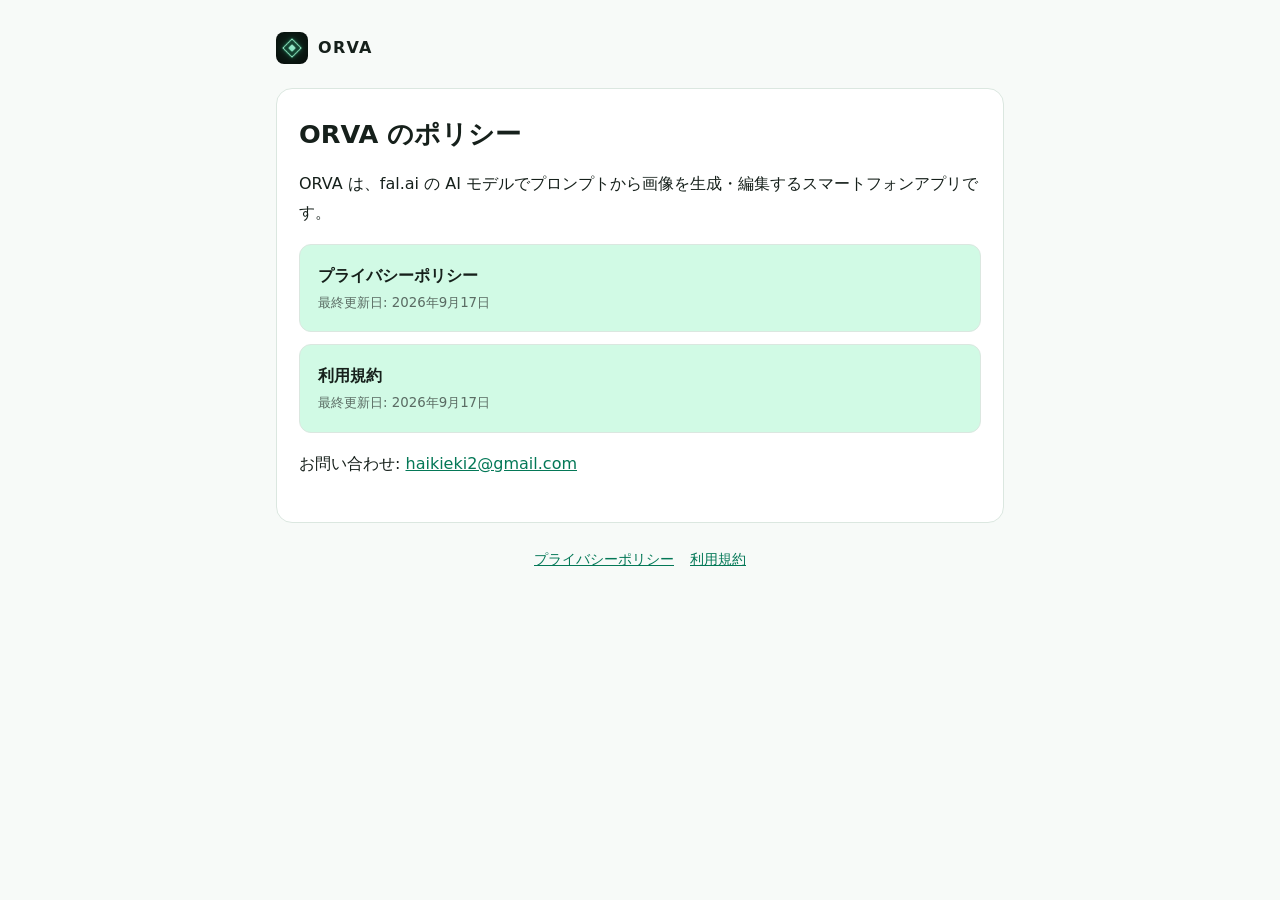
==== index.html @ 24cd34ab "ORVA のプライバシーポリシーと利用規約を公開 Co-Authored-By: Claude Opus 5 (1M context) <noreply@anthropic.com> Claude-S" ====
<!doctype html>
<html lang="ja">
<head>
<meta charset="utf-8">
<meta name="viewport" content="width=device-width, initial-scale=1">
<title>ORVA のポリシー | ORVA</title>
<meta name="description" content="AI画像生成アプリ ORVA のORVA のポリシー">
<link rel="icon" href="icon.png">
<link rel="stylesheet" href="style.css">
</head>
<body>
<div class="wrap">
<header class="site"><a href="./"><img src="icon.png" alt=""><span>ORVA</span></a></header>
<main>
<h1>ORVA のポリシー</h1>

<p>ORVA は、fal.ai の AI モデルでプロンプトから画像を生成・編集するスマートフォンアプリです。</p><nav class="pages"><a href="privacy.html">プライバシーポリシー<small>最終更新日: 2026年9月17日</small></a><a href="terms.html">利用規約<small>最終更新日: 2026年9月17日</small></a></nav><p>お問い合わせ: <a href="mailto:haikieki2@gmail.com">haikieki2@gmail.com</a></p>
</main>
<footer><a href="privacy.html">プライバシーポリシー</a><a href="terms.html">利用規約</a></footer>
</div>
</body>
</html>
---- style.css ----
:root {
  --bg: #f7faf8; --surface: #ffffff; --text: #16201b; --muted: #5a6b63;
  --border: #dbe7e0; --accent: #047857; --accent-soft: #d1fae5;
}
@media (prefers-color-scheme: dark) {
  :root {
    --bg: #060b09; --surface: #0f1a13; --text: #eef3f0; --muted: #95aaa0;
    --border: rgba(52,211,153,0.16); --accent: #34d399; --accent-soft: rgba(52,211,153,0.12);
  }
}
* { box-sizing: border-box; }
body {
  margin: 0; background: var(--bg); color: var(--text);
  font-family: system-ui, -apple-system, "Hiragino Sans", "Noto Sans JP", "Yu Gothic UI", sans-serif;
  line-height: 1.85; font-size: 16px; -webkit-text-size-adjust: 100%;
}
.wrap { max-width: 760px; margin: 0 auto; padding: 32px 16px 64px; }
header.site { display: flex; align-items: center; gap: 10px; margin-bottom: 24px; }
header.site a { color: var(--text); text-decoration: none; display: flex; align-items: center; gap: 10px; }
header.site img { width: 32px; height: 32px; border-radius: 8px; }
header.site span { font-weight: 700; letter-spacing: 0.08em; }
main { background: var(--surface); border: 1px solid var(--border); border-radius: 16px; padding: 28px 22px; }
h1 { font-size: 1.6rem; line-height: 1.4; margin: 0 0 4px; }
.updated { color: var(--muted); font-size: 0.9rem; margin: 0 0 24px; }
h2 { font-size: 1.15rem; margin: 2.2em 0 0.6em; padding-left: 10px; border-left: 3px solid var(--accent); }
h3 { font-size: 1rem; margin: 1.6em 0 0.4em; }
p, li { overflow-wrap: anywhere; }
ul, ol { padding-left: 1.4em; }
li + li { margin-top: 0.3em; }
a { color: var(--accent); }
nav.pages { display: grid; gap: 12px; margin-top: 8px; }
nav.pages a {
  display: block; padding: 16px 18px; border-radius: 12px; border: 1px solid var(--border);
  background: var(--accent-soft); color: var(--text); text-decoration: none; font-weight: 600;
}
nav.pages a small { display: block; color: var(--muted); font-weight: 400; }
footer { color: var(--muted); font-size: 0.85rem; margin-top: 24px; text-align: center; }
footer a { margin: 0 8px; }
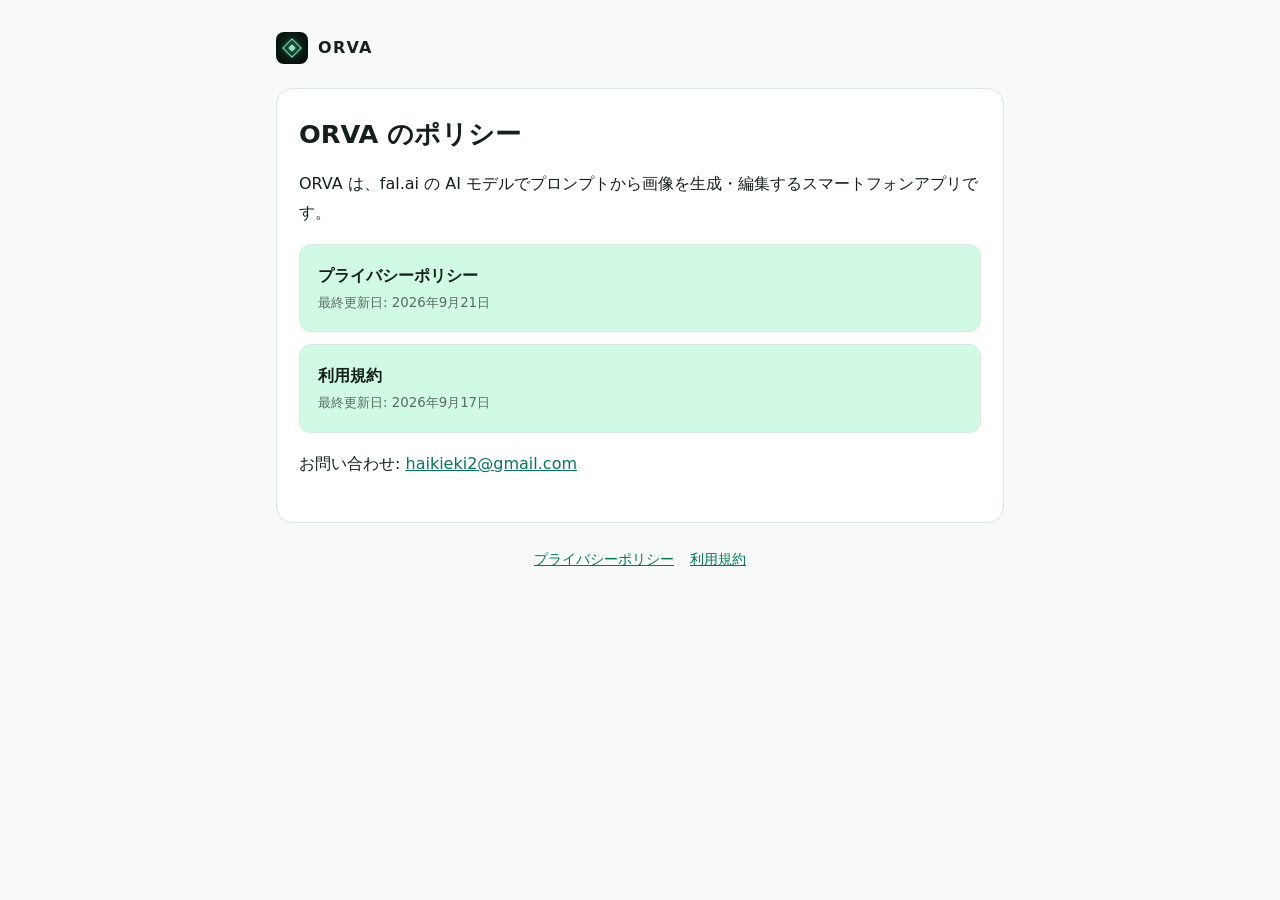
==== commit f19e3b48: "プライバシーポリシーにデータの削除方法を追記 Co-Authored-By: Claude Opus 5 (1M context) <noreply@anthropic.com>" ====
--- a/index.html
+++ b/index.html
@@ -14,7 +14,7 @@
 <main>
 <h1>ORVA のポリシー</h1>
 
-<p>ORVA は、fal.ai の AI モデルでプロンプトから画像を生成・編集するスマートフォンアプリです。</p><nav class="pages"><a href="privacy.html">プライバシーポリシー<small>最終更新日: 2026年9月17日</small></a><a href="terms.html">利用規約<small>最終更新日: 2026年9月17日</small></a></nav><p>お問い合わせ: <a href="mailto:haikieki2@gmail.com">haikieki2@gmail.com</a></p>
+<p>ORVA は、fal.ai の AI モデルでプロンプトから画像を生成・編集するスマートフォンアプリです。</p><nav class="pages"><a href="privacy.html">プライバシーポリシー<small>最終更新日: 2026年9月21日</small></a><a href="terms.html">利用規約<small>最終更新日: 2026年9月17日</small></a></nav><p>お問い合わせ: <a href="mailto:haikieki2@gmail.com">haikieki2@gmail.com</a></p>
 </main>
 <footer><a href="privacy.html">プライバシーポリシー</a><a href="terms.html">利用規約</a></footer>
 </div>
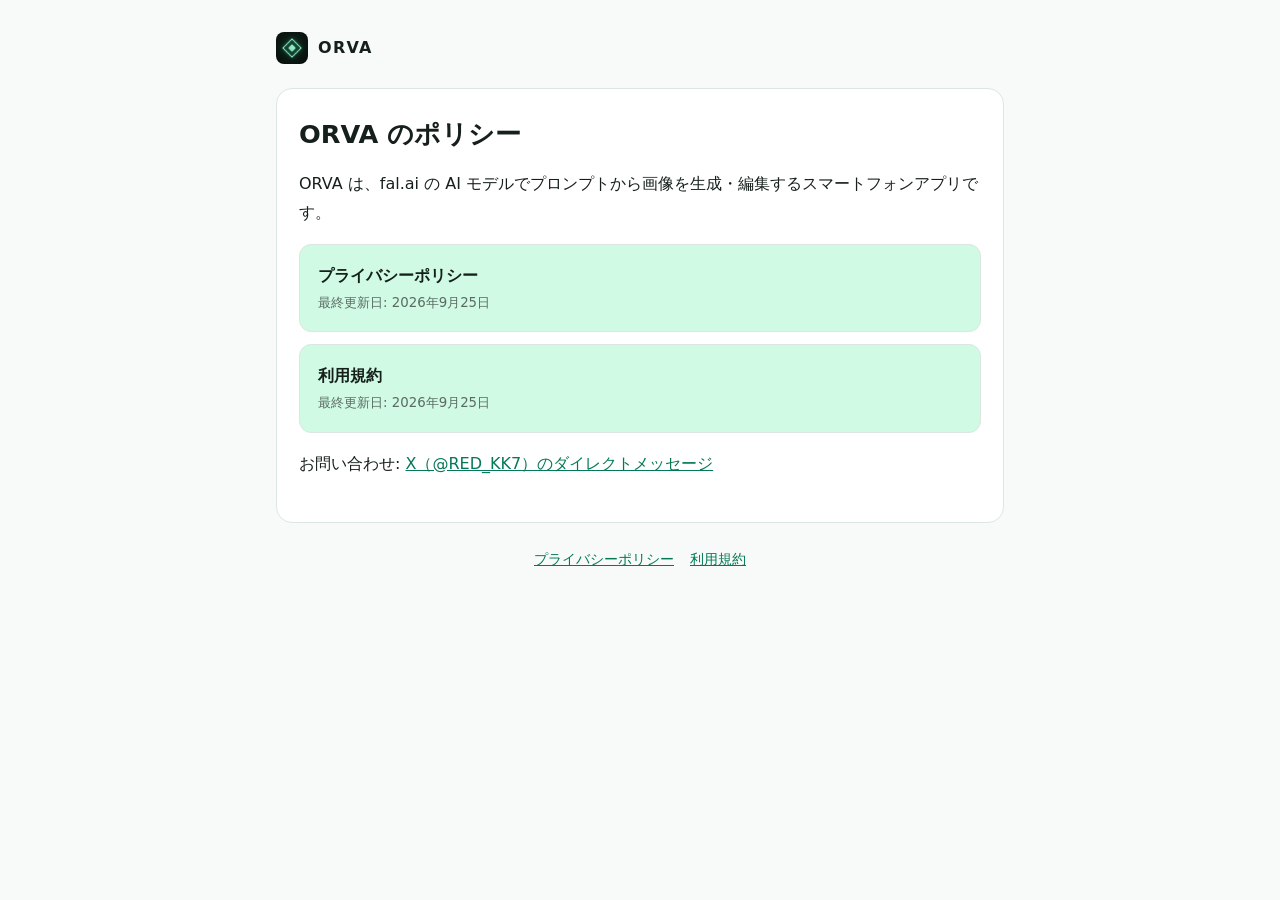
==== commit ad56bd64: "お問い合わせ先をメールから X（@RED_KK7）に変更 - プライバシーポリシー・利用規約の「お問い合わせ」を X のダイレクトメッセージに変更 - 報告データの削除希望も X のダイレクトメッセー" ====
--- a/index.html
+++ b/index.html
@@ -14,7 +14,7 @@
 <main>
 <h1>ORVA のポリシー</h1>
 
-<p>ORVA は、fal.ai の AI モデルでプロンプトから画像を生成・編集するスマートフォンアプリです。</p><nav class="pages"><a href="privacy.html">プライバシーポリシー<small>最終更新日: 2026年9月21日</small></a><a href="terms.html">利用規約<small>最終更新日: 2026年9月17日</small></a></nav><p>お問い合わせ: <a href="mailto:haikieki2@gmail.com">haikieki2@gmail.com</a></p>
+<p>ORVA は、fal.ai の AI モデルでプロンプトから画像を生成・編集するスマートフォンアプリです。</p><nav class="pages"><a href="privacy.html">プライバシーポリシー<small>最終更新日: 2026年9月25日</small></a><a href="terms.html">利用規約<small>最終更新日: 2026年9月25日</small></a></nav><p>お問い合わせ: <a href="https://x.com/RED_KK7" rel="noopener">X（@RED_KK7）のダイレクトメッセージ</a></p>
 </main>
 <footer><a href="privacy.html">プライバシーポリシー</a><a href="terms.html">利用規約</a></footer>
 </div>
